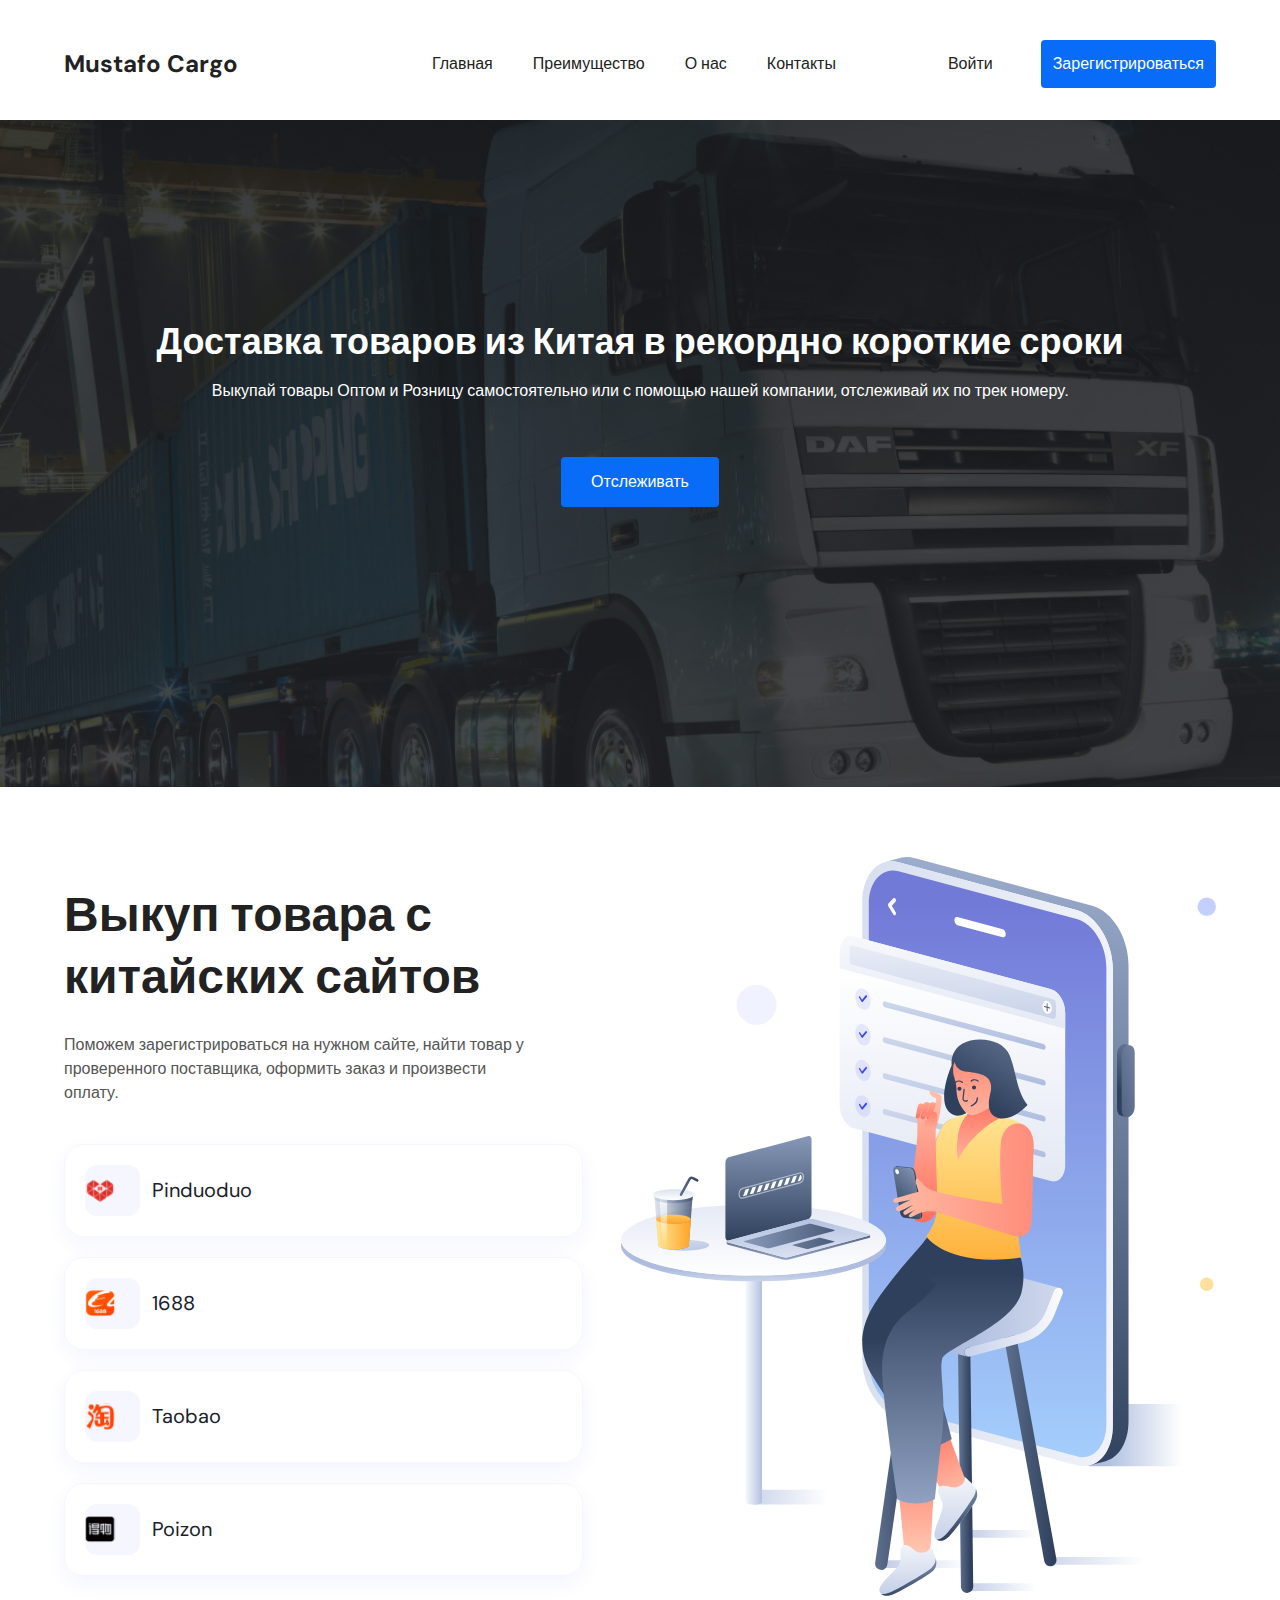
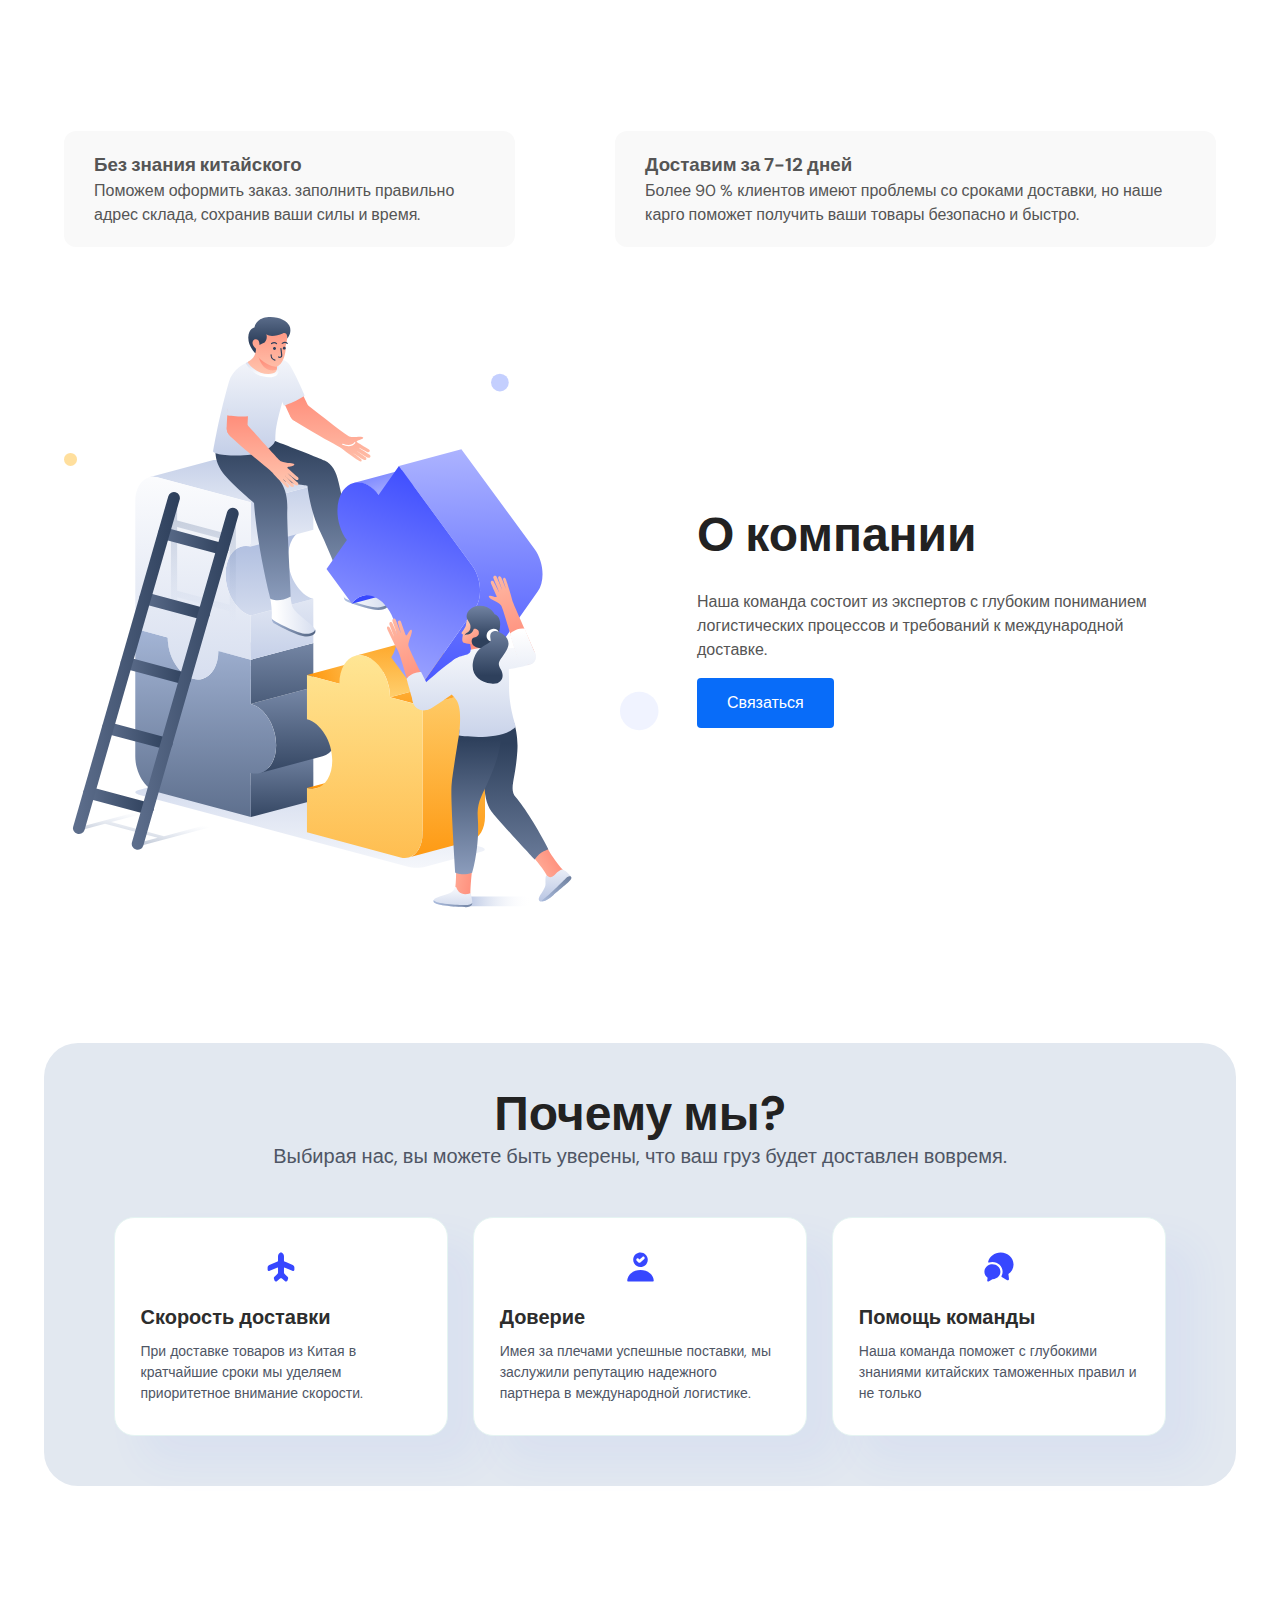
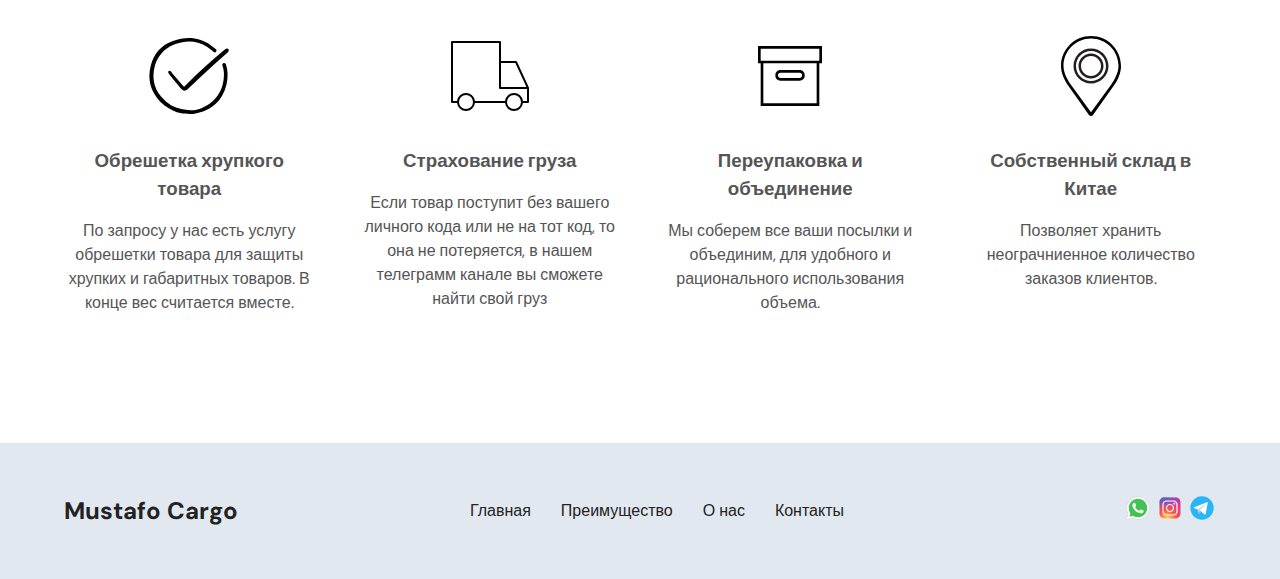
==== index.html @ 5482f517 "first" ====
<!DOCTYPE html>
<html lang="en">
<head>
    <meta charset="UTF-8">
    <title>Mustafo Cargo</title>
    <link rel="stylesheet" href="css/styles.css">
</head>
<body>
    <header class="header">
        <div class="container">
            <div class="burger-menu">
                <button class="burger-btn" id="burger-btn">
                    <svg xmlns="http://www.w3.org/2000/svg" width="30px" height="30px" viewBox="0 0 512 512">
                        <path d="M0 96C0 78.3 14.3 64 32 64H416c17.7 0 32 14.3 32 32s-14.3 32-32 32H32C14.3 128 0 113.7 0 96zM64 256c0-17.7 14.3-32 32-32H480c17.7 0 32 14.3 32 32s-14.3 32-32 32H96c-17.7 0-32-14.3-32-32zM448 416c0 17.7-14.3 32-32 32H32c-17.7 0-32-14.3-32-32s14.3-32 32-32H416c17.7 0 32 14.3 32 32z"/>
                    </svg>
                </button>
                <nav class="menu" id="menu">
                    <ul>
                        <li><a href="./index.html">Главная</a></li>
                        <li><a href="#">Преимущества</a></li>
                        <li><a href="#">О нас</a></li>
                        <li><a href="tel:+996701090133">Контакты</a></li>
                    </ul>
                </nav>
            </div>
            <a class="header-logo" href="./index.html">Mustafo Cargo</a>

            <nav class="site-nav">
                <ul class="site-nav__list">
                    <li class="site-nav__item">
                        <a class="site-nav__link" href="./index.html">
                            Главная
                        </a>
                    </li>
                    <li class="site-nav__item">
                        <a class="site-nav__link" href="#">
                            Преимущество
                        </a>
                    </li>
                    <li class="site-nav__item">
                        <a class="site-nav__link" href="#">
                            О нас
                        </a>
                    </li>
                    <li class="site-nav__item">
                        <a class="site-nav__link" href="tel:+996701090133">
                            Контакты
                        </a>
                    </li>
                </ul>
            </nav>
            <a class="site-nav__link signin" href="./html/voyti.html">Войти</a>
            <a class="btn header-btn" href="./html/registration.html">Зарегистрироваться</a>
        </div>
    </header>



    <main class="main">

        <!--        hero section-->
        <section class="hero">
            <div class="container">
                <h1 class="hero-title">Доставка товаров из Китая в рекордно короткие сроки</h1>
                <p class="hero-text">Выкупай товары Оптом и Розницу самостоятельно или с помощью нашей компании, отслеживай их по трек номеру.</p>
                <a class="btn hero__btn" href="">Отслеживать</a>
            </div>
        </section>
        <!--        hero section end-->

        <!--        Китайские сайты-->
        <section class="course">
            <div class="container">
                <div class="course_left">
                    <h2 class="title course_title">Выкуп товара с китайских сайтов</h2>
                    <p class="course_text">Поможем зарегистрироваться на нужном сайте, найти товар у проверенного поставщика, оформить заказ и произвести оплату.</p>
                    <ul class="course_left_list">
                        <li class="course_left_item">
                            <div class="course_left_item-bg-color">
                                <div><img src="img/pinduoduo-1.svg" alt=""></div>
                            </div>
                            <p class="course_left_item_text">Pinduoduo</p>
                        </li>
                        <li class="course_left_item">
                            <div class="course_left_item-bg-color">
                                <div><img src="img/1686-2.svg" alt=""></div>
                            </div>
                            <p class="course_left_item_text">1688</p>
                        </li>
                        <li class="course_left_item">
                            <div class="course_left_item-bg-color">
                                <div><img src="img/taobao-3.svg" alt=""></div>
                            </div>
                            <p class="course_left_item_text">Taobao</p>
                        </li>
                        <li class="course_left_item">
                            <div class="course_left_item-bg-color">
                                <div><img src="img/poizon.svg" alt="" ></div>
                            </div>
                            <p class="course_left_item_text">Poizon</p>
                        </li>
                    </ul>
                </div>
                <div class="course_right">
                    <img class="course_right_img" src="img/карго.svg" alt="" width="400" height="400">
                </div>
            </div>
        </section>
        <!--        Китайские сайты end-->

<!--        доставка-->
        <section class="dostavka">
            <div class="container">
                <ul class="dostavka_list">
                    <li class="dostavka_item">
                        <div class="dostavka_item_div">
<!--                            <div class="dostavka_item_bg">-->
<!--                                <svg>-->
<!--                                    <path d="M35.0779 4.33331H16.9212C9.03455 4.33331 4.33289 9.03498 4.33289 16.9216V35.0783C4.33289 42.965 9.03455 47.6666 16.9212 47.6666H35.0779C42.9646 47.6666 47.6662 42.965 47.6662 35.0783V16.9216C47.6662 9.03498 42.9646 4.33331 35.0779 4.33331ZM21.6012 32.2833L16.7262 37.1583C16.4012 37.4833 15.9896 37.635 15.5779 37.635C15.1662 37.635 14.7329 37.4833 14.4296 37.1583L12.8046 35.5333C12.1546 34.905 12.1546 33.865 12.8046 33.2366C13.4329 32.6083 14.4512 32.6083 15.1012 33.2366L15.5779 33.7133L19.3046 29.9866C19.9329 29.3583 20.9512 29.3583 21.6012 29.9866C22.2296 30.615 22.2296 31.655 21.6012 32.2833ZM21.6012 17.1166L16.7262 21.9916C16.4012 22.3166 15.9896 22.4683 15.5779 22.4683C15.1662 22.4683 14.7329 22.3166 14.4296 21.9916L12.8046 20.3666C12.1546 19.7383 12.1546 18.6983 12.8046 18.07C13.4329 17.4416 14.4512 17.4416 15.1012 18.07L15.5779 18.5466L19.3046 14.82C19.9329 14.1916 20.9512 14.1916 21.6012 14.82C22.2296 15.4483 22.2296 16.4883 21.6012 17.1166ZM38.0462 36.01H26.6712C25.7829 36.01 25.0462 35.2733 25.0462 34.385C25.0462 33.4966 25.7829 32.76 26.6712 32.76H38.0462C38.9562 32.76 39.6712 33.4966 39.6712 34.385C39.6712 35.2733 38.9562 36.01 38.0462 36.01ZM38.0462 20.8433H26.6712C25.7829 20.8433 25.0462 20.1066 25.0462 19.2183C25.0462 18.33 25.7829 17.5933 26.6712 17.5933H38.0462C38.9562 17.5933 39.6712 18.33 39.6712 19.2183C39.6712 20.1066 38.9562 20.8433 38.0462 20.8433Z" fill="white"></path>-->
<!--                                </svg>-->
<!--                            </div>-->
                            <div class="dostavka_text">
                                <h3 class="dostavka_subtitle">Без знания китайского</h3>
                                <p class="dostavka_p">Поможем оформить заказ. заполнить правильно адрес склада, сохранив ваши силы и время.</p>
                            </div>
                        </div>
                    </li>
                    <li class="dostavka_item">
<!--                        <div class="dostavka_item_bg">-->
<!--                            <svg>-->

<!--                            </svg>-->
<!--                        </div>-->
                        <div class="">
                            <h3 class="dostavka_subtitle">Доставим за 7-12 дней</h3>
                            <p class="dostavka_text">Более 90 % клиентов имеют проблемы со сроками доставки, но наше карго поможет получить ваши товары безопасно и быстро.</p>
                        </div>
                    </li>
                </ul>
            </div>
        </section>
<!--        доставка end-->

        <!--        Китайские сайты-->
        <section class="about_us">
            <div class="container">
                <div class="about_us_left">
                    <img class="about_us_left_img" src="img/svg/about-company.svg" alt="" width="503" height="500">
                </div>

                <div class="about_us_right">
                    <h2 class="title about_us_title">О компании</h2>
                    <p class="about_us_text">Наша команда состоит из экспертов с глубоким пониманием логистических процессов и требований к международной доставке.</p>
                    <a class="btn hero__btn" href="tel:+996701090133">Связаться</a>
                </div>
            </div>
        </section>
        <!--        Китайские сайты end-->


<!--        почему мы-->
        <section class="why_us">
            <div class="container">
                <h2 class="title why_us_title">Почему мы?</h2>
                <p class="why_us_text">Выбирая нас, вы можете быть уверены, что ваш груз будет доставлен вовремя.</p>
                <ul class="why_us_list">
                    <li class="why_us_item">
                        <a href="#">
                            <svg width="36" height="36" viewBox="0 0 36 36" fill="none" xmlns="http://www.w3.org/2000/svg"><path d="M29.7396 16.002L22.9291 13.0708L21.4125 12.4291C21.1792 12.3124 20.975 12.0062 20.975 11.7437V7.28119C20.975 5.88119 19.9396 4.21869 18.6854 3.57703C18.2479 3.35828 17.7229 3.35828 17.2854 3.57703C16.0458 4.21869 15.0104 5.89578 15.0104 7.29578V11.7583C15.0104 12.0208 14.8062 12.327 14.5729 12.4437L6.2604 16.0166C5.34165 16.3958 4.5979 17.5479 4.5979 18.5395V20.4645C4.5979 21.7041 5.53123 22.3166 6.68332 21.8208L13.9896 18.6708C14.5583 18.4229 15.025 18.7291 15.025 19.3562V20.9749V23.5999C15.025 23.9354 14.8354 24.4166 14.6021 24.6499L11.2187 28.0479C10.8687 28.3979 10.7083 29.0833 10.8687 29.5791L11.525 31.5624C11.7875 32.4229 12.7646 32.8312 13.5667 32.4229L17.0375 29.5062C17.5625 29.0541 18.4229 29.0541 18.9479 29.5062L22.4187 32.4229C23.2208 32.8166 24.1979 32.4229 24.4896 31.5624L25.1458 29.5791C25.3062 29.0979 25.1458 28.3979 24.7958 28.0479L21.4125 24.6499C21.1646 24.4166 20.975 23.9354 20.975 23.5999V19.3562C20.975 18.7291 21.4271 18.4374 22.0104 18.6708L29.3167 21.8208C30.4687 22.3166 31.4021 21.7041 31.4021 20.4645V18.5395C31.4021 17.5479 30.6583 16.3958 29.7396 16.002Z" fill="#3747FF"></path></svg>
                            <path d="M29.7396 16.002L22.9291 13.0708L21.4125 12.4291C21.1792 12.3124 20.975 12.0062 20.975 11.7437V7.28119C20.975 5.88119 19.9396 4.21869 18.6854 3.57703C18.2479 3.35828 17.7229 3.35828 17.2854 3.57703C16.0458 4.21869 15.0104 5.89578 15.0104 7.29578V11.7583C15.0104 12.0208 14.8062 12.327 14.5729 12.4437L6.2604 16.0166C5.34165 16.3958 4.5979 17.5479 4.5979 18.5395V20.4645C4.5979 21.7041 5.53123 22.3166 6.68332 21.8208L13.9896 18.6708C14.5583 18.4229 15.025 18.7291 15.025 19.3562V20.9749V23.5999C15.025 23.9354 14.8354 24.4166 14.6021 24.6499L11.2187 28.0479C10.8687 28.3979 10.7083 29.0833 10.8687 29.5791L11.525 31.5624C11.7875 32.4229 12.7646 32.8312 13.5667 32.4229L17.0375 29.5062C17.5625 29.0541 18.4229 29.0541 18.9479 29.5062L22.4187 32.4229C23.2208 32.8166 24.1979 32.4229 24.4896 31.5624L25.1458 29.5791C25.3062 29.0979 25.1458 28.3979 24.7958 28.0479L21.4125 24.6499C21.1646 24.4166 20.975 23.9354 20.975 23.5999V19.3562C20.975 18.7291 21.4271 18.4374 22.0104 18.6708L29.3167 21.8208C30.4687 22.3166 31.4021 21.7041 31.4021 20.4645V18.5395C31.4021 17.5479 30.6583 16.3958 29.7396 16.002Z" fill="#3747FF"></path>
                        </a>
                        <h3>Скорость доставки</h3>
                        <p>При доставке товаров из Китая в кратчайшие сроки мы уделяем приоритетное внимание скорости.</p>
                    </li>
                    <li class="why_us_item">
                        <a href="#">
                            <svg width="36" height="36" viewBox="0 0 36 36" fill="none" xmlns="http://www.w3.org/2000/svg"><path d="M18.4872 20.9166C11.181 20.9166 5.23096 25.8166 5.23096 31.8541C5.23096 32.2625 5.55179 32.5833 5.96012 32.5833H31.0143C31.4226 32.5833 31.7435 32.2625 31.7435 31.8541C31.7435 25.8166 25.7935 20.9166 18.4872 20.9166Z" fill="#3747FF"></path><path d="M18.4872 3.41663C16.7664 3.41663 15.1914 4.01454 13.9372 5.02079C12.2601 6.34788 11.1956 8.40413 11.1956 10.7083C11.1956 12.0791 11.5747 13.3625 12.2601 14.4562C13.5143 16.5708 15.8185 18 18.4872 18C20.3247 18 22.0018 17.3291 23.2851 16.177C23.8539 15.6958 24.3497 15.1125 24.7289 14.4562C25.3997 13.3625 25.7789 12.0791 25.7789 10.7083C25.7789 6.68329 22.5122 3.41663 18.4872 3.41663ZM22.2643 9.92079L18.3706 13.5083C18.1081 13.7562 17.7726 13.8729 17.4372 13.8729C17.0872 13.8729 16.7372 13.7416 16.4747 13.4791L14.681 11.6708C14.1414 11.1312 14.1414 10.2708 14.681 9.73121C15.2206 9.19163 16.081 9.19163 16.6206 9.73121L17.481 10.5916L20.4122 7.89371C20.9664 7.38329 21.8268 7.41246 22.3372 7.96663C22.8476 8.53538 22.8185 9.41038 22.2643 9.92079Z" fill="#3747FF"></path></svg>
                        </a>
                        <h3>Доверие</h3>
                        <p>Имея за плечами успешные поставки, мы заслужили репутацию надежного партнера в международной логистике.</p>
                    </li>
                    <li class="why_us_item">
                        <a href="#">
                            <svg width="36" height="36" viewBox="0 0 36 36" fill="none" xmlns="http://www.w3.org/2000/svg"><path d="M27.4098 25.0437L27.9786 29.652C28.1244 30.8625 26.8265 31.7083 25.7911 31.0812L20.7452 28.077C20.3952 27.8729 20.3077 27.4354 20.4973 27.0854C21.2265 25.7437 21.6202 24.227 21.6202 22.7104C21.6202 17.3729 17.0411 13.027 11.4119 13.027C10.2598 13.027 9.13689 13.202 8.08689 13.552C7.54731 13.727 7.02231 13.2312 7.15356 12.677C8.48064 7.36871 13.5848 3.41663 19.6806 3.41663C26.7973 3.41663 32.5577 8.79788 32.5577 15.4333C32.5577 19.3708 30.5306 22.8562 27.4098 25.0437Z" fill="#3747FF"></path><path d="M19.4327 22.7104C19.4327 24.4458 18.7911 26.05 17.7119 27.3188C16.2681 29.0688 13.9786 30.1917 11.4119 30.1917L7.60564 32.4521C6.96397 32.8458 6.1473 32.3063 6.2348 31.5625L6.59939 28.6896C4.64522 27.3333 3.39105 25.1604 3.39105 22.7104C3.39105 20.1438 4.76189 17.8833 6.86189 16.5417C8.1598 15.6958 9.72022 15.2146 11.4119 15.2146C15.8452 15.2146 19.4327 18.5688 19.4327 22.7104Z" fill="#3747FF"></path></svg>
                        </a>
                        <h3>Помощь команды</h3>
                        <p>Наша команда поможет с глубокими знаниями китайских таможенных правил и не только</p>
                    </li>
                </ul>
            </div>
        </section>
<!--        почему мы end-->

<!--        Собственный склад в Китае-->
        <section class="how_it_work">
            <div class="container">
                <ul class="how_it_work_list">
                    <li class="how_it_work_item">
                        <img src="img/svg/tick.svg" alt="" width="80" height="80">
                        <h3 class="card-title">Обрешетка хрупкого товара</h3>
                        <p class="card-text">По запросу у нас есть услугу обрешетки товара для защиты хрупких и габаритных товаров. В конце вес считается вместе.</p>
                    </li>
                    <li class="how_it_work_item">
                        <img src="img/svg/car.svg" alt="" width="80" height="80">
                        <h3 class="card-title">Страхование груза</h3>
                        <p class="card-text">Если товар поступит без вашего личного кода или не на тот код, то она не потеряется, в нашем телеграмм канале вы сможете найти свой груз</p>
                    </li>
                    <li class="how_it_work_item">
                        <img src="img/svg/box.svg" alt="" width="80" height="80">
                        <h3 class="card-title">Переупаковка и объединение</h3>
                        <p class="card-text">Мы соберем все ваши посылки и объединим, для удобного и рационального использования объема.</p>
                    </li>
                    <li class="how_it_work_item">
                        <img src="img/svg/location.svg" alt="" width="80" height="80">
                        <h3 class="card-title">Собственный склад в Китае</h3>
                        <p class="card-text">Позволяет хранить неограчниенное количество заказов клиентов.</p>
                    </li>
                </ul>
            </div>
        </section>
<!--        Собственный склад в Китае end-->

    </main>



    <footer class="footer">
        <div class="container">
            <a class="footer-logo" href="./index.html">Mustafo Cargo</a>

            <nav class="footer_nav">
                <ul class="footer_nav__list">
                    <li class="footer_nav__item">
                        <a class="footer_nav__link" href="./index.html">
                            Главная
                        </a>
                    </li>
                    <li class="footer_nav__item">
                        <a class="footer_nav__link" href="#">
                            Преимущество
                        </a>
                    </li>
                    <li class="footer_nav__item">
                        <a class="footer_nav__link" href="#">
                            О нас
                        </a>
                    </li>
                    <li class="footer_nav__item">
                        <a class="footer_nav__link" href="#">
                            Контакты
                        </a>
                    </li>
                </ul>
            </nav>
            <div class="footer_a">
                <a href="tel:+996701090133">
                    <svg xmlns="http://www.w3.org/2000/svg"  viewBox="0 0 48 48" width="28px" height="28px" clip-rule="evenodd">
                    <path fill="#fff" d="M4.868,43.303l2.694-9.835C5.9,30.59,5.026,27.324,5.027,23.979C5.032,13.514,13.548,5,24.014,5c5.079,0.002,9.845,1.979,13.43,5.566c3.584,3.588,5.558,8.356,5.556,13.428c-0.004,10.465-8.522,18.98-18.986,18.98c-0.001,0,0,0,0,0h-0.008c-3.177-0.001-6.3-0.798-9.073-2.311L4.868,43.303z"/>
                    <path fill="#fff" d="M4.868,43.803c-0.132,0-0.26-0.052-0.355-0.148c-0.125-0.127-0.174-0.312-0.127-0.483l2.639-9.636c-1.636-2.906-2.499-6.206-2.497-9.556C4.532,13.238,13.273,4.5,24.014,4.5c5.21,0.002,10.105,2.031,13.784,5.713c3.679,3.683,5.704,8.577,5.702,13.781c-0.004,10.741-8.746,19.48-19.486,19.48c-3.189-0.001-6.344-0.788-9.144-2.277l-9.875,2.589C4.953,43.798,4.911,43.803,4.868,43.803z"/>
                    <path fill="#cfd8dc" d="M24.014,5c5.079,0.002,9.845,1.979,13.43,5.566c3.584,3.588,5.558,8.356,5.556,13.428c-0.004,10.465-8.522,18.98-18.986,18.98h-0.008c-3.177-0.001-6.3-0.798-9.073-2.311L4.868,43.303l2.694-9.835C5.9,30.59,5.026,27.324,5.027,23.979C5.032,13.514,13.548,5,24.014,5 M24.014,42.974C24.014,42.974,24.014,42.974,24.014,42.974C24.014,42.974,24.014,42.974,24.014,42.974 M24.014,42.974C24.014,42.974,24.014,42.974,24.014,42.974C24.014,42.974,24.014,42.974,24.014,42.974 M24.014,4C24.014,4,24.014,4,24.014,4C12.998,4,4.032,12.962,4.027,23.979c-0.001,3.367,0.849,6.685,2.461,9.622l-2.585,9.439c-0.094,0.345,0.002,0.713,0.254,0.967c0.19,0.192,0.447,0.297,0.711,0.297c0.085,0,0.17-0.011,0.254-0.033l9.687-2.54c2.828,1.468,5.998,2.243,9.197,2.244c11.024,0,19.99-8.963,19.995-19.98c0.002-5.339-2.075-10.359-5.848-14.135C34.378,6.083,29.357,4.002,24.014,4L24.014,4z"/>
                    <path fill="#40c351" d="M35.176,12.832c-2.98-2.982-6.941-4.625-11.157-4.626c-8.704,0-15.783,7.076-15.787,15.774c-0.001,2.981,0.833,5.883,2.413,8.396l0.376,0.597l-1.595,5.821l5.973-1.566l0.577,0.342c2.422,1.438,5.2,2.198,8.032,2.199h0.006c8.698,0,15.777-7.077,15.78-15.776C39.795,19.778,38.156,15.814,35.176,12.832z"/>
                    <path fill="#fff" fill-rule="evenodd" d="M19.268,16.045c-0.355-0.79-0.729-0.806-1.068-0.82c-0.277-0.012-0.593-0.011-0.909-0.011c-0.316,0-0.83,0.119-1.265,0.594c-0.435,0.475-1.661,1.622-1.661,3.956c0,2.334,1.7,4.59,1.937,4.906c0.237,0.316,3.282,5.259,8.104,7.161c4.007,1.58,4.823,1.266,5.693,1.187c0.87-0.079,2.807-1.147,3.202-2.255c0.395-1.108,0.395-2.057,0.277-2.255c-0.119-0.198-0.435-0.316-0.909-0.554s-2.807-1.385-3.242-1.543c-0.435-0.158-0.751-0.237-1.068,0.238c-0.316,0.474-1.225,1.543-1.502,1.859c-0.277,0.317-0.554,0.357-1.028,0.119c-0.474-0.238-2.002-0.738-3.815-2.354c-1.41-1.257-2.362-2.81-2.639-3.285c-0.277-0.474-0.03-0.731,0.208-0.968c0.213-0.213,0.474-0.554,0.712-0.831c0.237-0.277,0.316-0.475,0.474-0.791c0.158-0.317,0.079-0.594-0.04-0.831C20.612,19.329,19.69,16.983,19.268,16.045z" clip-rule="evenodd"/></svg>
                </a>
                <a href="https://www.instagram.com/mustafa_kargo?utm_source=ig_web_button_share_sheet&igsh=ZDNlZDc0MzIxNw==">
                    <svg xmlns="http://www.w3.org/2000/svg"  viewBox="0 0 48 48" width="28px" height="28px">
                    <radialGradient id="yOrnnhliCrdS2gy~4tD8ma" cx="19.38" cy="42.035" r="44.899" gradientUnits="userSpaceOnUse">
                    <stop offset="0" stop-color="#fd5"/><stop offset=".328" stop-color="#ff543f"/><stop offset=".348" stop-color="#fc5245"/>
                    <stop offset=".504" stop-color="#e64771"/><stop offset=".643" stop-color="#d53e91"/><stop offset=".761" stop-color="#cc39a4"/>
                    <stop offset=".841" stop-color="#c837ab"/></radialGradient>
                    <path fill="url(#yOrnnhliCrdS2gy~4tD8ma)" d="M34.017,41.99l-20,0.019c-4.4,0.004-8.003-3.592-8.008-7.992l-0.019-20	c-0.004-4.4,3.592-8.003,7.992-8.008l20-0.019c4.4-0.004,8.003,3.592,8.008,7.992l0.019,20	C42.014,38.383,38.417,41.986,34.017,41.99z"/>
                    <radialGradient id="yOrnnhliCrdS2gy~4tD8mb" cx="11.786" cy="5.54" r="29.813" gradientTransform="matrix(1 0 0 .6663 0 1.849)" gradientUnits="userSpaceOnUse">
                    <stop offset="0" stop-color="#4168c9"/><stop offset=".999" stop-color="#4168c9" stop-opacity="0"/>
                    </radialGradient><path fill="url(#yOrnnhliCrdS2gy~4tD8mb)" d="M34.017,41.99l-20,0.019c-4.4,0.004-8.003-3.592-8.008-7.992l-0.019-20	c-0.004-4.4,3.592-8.003,7.992-8.008l20-0.019c4.4-0.004,8.003,3.592,8.008,7.992l0.019,20	C42.014,38.383,38.417,41.986,34.017,41.99z"/>
                    <path fill="#fff" d="M24,31c-3.859,0-7-3.14-7-7s3.141-7,7-7s7,3.14,7,7S27.859,31,24,31z M24,19c-2.757,0-5,2.243-5,5	s2.243,5,5,5s5-2.243,5-5S26.757,19,24,19z"/><circle cx="31.5" cy="16.5" r="1.5" fill="#fff"/>
                    <path fill="#fff" d="M30,37H18c-3.859,0-7-3.14-7-7V18c0-3.86,3.141-7,7-7h12c3.859,0,7,3.14,7,7v12	C37,33.86,33.859,37,30,37z M18,13c-2.757,0-5,2.243-5,5v12c0,2.757,2.243,5,5,5h12c2.757,0,5-2.243,5-5V18c0-2.757-2.243-5-5-5H18z"/></svg>
                </a>
                <a href="">
                    <svg xmlns="http://www.w3.org/2000/svg"  viewBox="0 0 48 48" width="28px" height="28px">
                    <path fill="#29b6f6" d="M24 4A20 20 0 1 0 24 44A20 20 0 1 0 24 4Z"/>
                    <path fill="#fff" d="M33.95,15l-3.746,19.126c0,0-0.161,0.874-1.245,0.874c-0.576,0-0.873-0.274-0.873-0.274l-8.114-6.733 l-3.97-2.001l-5.095-1.355c0,0-0.907-0.262-0.907-1.012c0-0.625,0.933-0.923,0.933-0.923l21.316-8.468 c-0.001-0.001,0.651-0.235,1.126-0.234C33.667,14,34,14.125,34,14.5C34,14.75,33.95,15,33.95,15z"/>
                    <path fill="#b0bec5" d="M23,30.505l-3.426,3.374c0,0-0.149,0.115-0.348,0.12c-0.069,0.002-0.143-0.009-0.219-0.043 l0.964-5.965L23,30.505z"/>
                    <path fill="#cfd8dc" d="M29.897,18.196c-0.169-0.22-0.481-0.26-0.701-0.093L16,26c0,0,2.106,5.892,2.427,6.912 c0.322,1.021,0.58,1.045,0.58,1.045l0.964-5.965l9.832-9.096C30.023,18.729,30.064,18.416,29.897,18.196z"/></svg>
                </a>
            </div>
        </div>
    </footer>

    <script src="app.js"></script>
</body>
</html>
---- css/styles.css ----
@font-face {
    font-display: swap;
    font-family: 'DM Sans';
    font-style: normal;
    font-weight: 400;
    src: url('../fonts/dm-sans-v15-latin-regular.woff2') format('woff2');
}
@font-face {
    font-display: swap;
    font-family: 'DM Sans';
    font-style: normal;
    font-weight: 700;
    src: url('../fonts/dm-sans-v15-latin-700.woff2') format('woff2');
}

:root {
    --primary-color: #086cf9;
    --white-color: #fff;
    --black-2-color: #222;
    --black-5-color: #555;
    --why-us_border-color: #e2e8f0;

    /*bg-color*/
    --white-bg-color: #fff;

    /*fonts*/
    --site-font: "DM Sans", "Arial", sans-serif;
}

*,
*::after,
*::before {
    box-sizing: border-box;
    margin: 0;
    padding: 0;
}
html {
    height: 100%;
    font-size: 10px;
}
body {
    height: 100%;
    display: flex;
    flex-direction: column;
    background-color: var(--white-bg-color);

    font-family: var(--site-font);
    font-size: 1.6rem;
    line-height: 1.5;
    font-weight: 400;
    color: var(--black-5-color);
}
main {
    flex-grow: 1;
}
ul, ol {
    list-style: none;
}
a {
    text-decoration: none;
}
button {
    border: none;
    cursor: pointer;
    font-family: inherit;
}
input {
    font-family: inherit;
    border: none;
    outline: none;
}
.btn {
    font-weight: 500;
    color: var(--white-color);
    border-radius: 0.4rem;
    background-color: var(--primary-color);
    display: block;
    transition: transform 0.3s ease;
}
.btn:hover {
    transform: scale(1.05);
}
.hidden {
    display: none;
}
.title {
    font-size: 4.8rem;
    font-weight: 700;
    color: var(--black-2-color);
    line-height: 1.3;
}

/*header sections stile*/

.header {
    padding-top: 40px;
    padding-bottom: 3.2rem;
}
.header .container {
    display: flex;
    justify-content: center;
    align-items: center;
}
.container {
    width: 100%;
    max-width: 1192px;
    padding-left: 20px;
    padding-right: 20px;
    margin-left: auto;
    margin-right: auto;
}
.header-logo {
    font-weight: 700;
    font-size: 2.4rem;
    color: var(--black-2-color);
    margin-right: auto;
}
/*.header-logo:hover {*/
/*    color: var(--primary-color);*/
/*}*/
.site-nav {
    margin-right: 11.2rem;
}
.site-nav__list {
    display: flex;
    align-items: center;
    gap: 4rem;
}
.site-nav__link {
    color: var(--black-2-color);
    display: flex;
    align-items: center;
    gap: 0.6rem;
}
.site-nav__link:hover {
    color: var(--primary-color);
}
.site-nav__link:hover svg path {
    stroke: var(--primary-color);
}
.signin {
    margin-right: 4.8rem;
    text-transform: capitalize;
}
.header-btn {
    padding: 1.2rem;
    text-transform: capitalize;
}
/*burger*/
.burger-btn {
    margin-right: 2rem;
    background: #fff;
    display: none;
}
.menu {
    display: none; /* Скрыть меню по умолчанию */
    position: absolute;
    top: 100px; /* Расположить меню ниже кнопки */
    left: 0;
    background: white;
    border: 1px solid #ccc;
    box-shadow: 0 4px 8px rgba(0,0,0,0.1);
}

.menu ul {
    list-style: none;
    padding: 0;
    margin: 0;
}

.menu li {
    padding: 10px 20px;
}

.menu li a {
    text-decoration: none;
    color: black;
}

.burger-btn {
    background: none;
    border: none;
    cursor: pointer;
}

.show-menu {
    display: block; /* Показать меню при активации класса */
}













/*hero section styles*/

.hero {
    background-image: linear-gradient( rgba(0, 0, 0, 0.4), rgba(0,0,0,0.3)), url("../img/fura.jpg");
    background-repeat: no-repeat;
    background-size: cover;
    background-position: center;

    padding-top: 19.9rem;
    padding-bottom: 28rem;
    color: var(--white-color);
    text-align: center;
}
.hero-title {
    font-size: 3.6rem;
    line-height: 1.28;
    margin-bottom: 1.4rem;
    font-weight: 700;
}
.hero-text {
    width: 100%;
    max-width: 867px;
    margin-bottom: 5.4rem;
    font-size: 16px;
    margin-left: auto;
    margin-right: auto;
}
.hero__btn {
    padding: 1.3rem 3rem;
    display: inline-flex;
}


/*course section stiles*/
.course {
    margin-top: 7rem;
    margin-bottom: 12.8rem;
}
.course .container{
    display: flex;
    align-items: center;
    gap: 3.8rem;
}
.course_left {
    width: 100%;
    max-width: 519px;
}
.course_title {
    margin-bottom: 2.4rem;
}
.course_text {
    width: 100%;
    max-width: 478px;
    margin-bottom: 1.6rem;
    font-weight: 400;
}
.course_right {
    background-repeat: no-repeat;
    width: 100%;
    max-width: 595px;
    position: relative;
}
.course_right_img {
    width: 100%;
    height: auto;
    border-radius: 1rem;
}

.course_left_list {
    display: grid;
    margin-top: 3.9rem;
    grid-gap: 2rem;
}
.course_left_item {
    display: flex;
    padding: 2rem;
    border-radius: 2rem;
    align-items: center;
    box-shadow: 0px 8px 21.8px #4655FF0F;
    border: 1px solid #3747FF0D;
    color: #1a202c;
}
.course_left_item-bg-color {
    width: 55px;
    height: 51px;
    border-radius: 1.2rem;
    display: flex;
    align-items: center;
    background-color: #3747FF0D;
    border-color: var(--why-us_border-color);
}
.course_left_item-bg-color img {
    max-width: 100%;
    height: auto;
    display: block;
}
.course_left_item_text {
    margin-left: 1.23rem;
    font-size: 2rem;
}

/* dostavka */
.dostavka {
    margin-top: 6rem;
}
.dostavka_list {
    display: flex;
    align-items: center;
    justify-content: center;
    gap: 10rem;
}
.dostavka_item {
    display: grid;
    padding: 2rem 3rem;
    border-radius: 1.2rem;
    border-color: var(--why-us_border-color);
    flex-direction: row;
    background-color: #f9f9f9;
}
.dostavka_item_div {
    display: flex;
}
/*.dostavka_item_bg {*/
/*    width: 112.31px;*/
/*    margin-right: 34.83px;*/
/*    border-radius: 20px;*/
/*    height: 100%;*/
/*    background: linear-gradient(249.2deg, #3747FF 2.96%, rgba(103, 115, 255, 0.8) 91.32%);*/
/*    align-items: center;*/
/*    border-color: #e2e8f0;*/

/*    border-width: 0;*/
/*    border-style: solid;*/
/*    box-sizing: border-box;*/
/*    word-wrap: break-word;*/
/*}*/
.dostavka_text {

}


/* about us */
.about_us {
    margin-top: 7rem;
    margin-bottom: 12.8rem;
}
.about_us .container{
    display: flex;
    align-items: center;
    gap: 3.8rem;
}
.about_us_title {
    margin-bottom: 2.4rem;
}
.about_us_text {
    width: 100%;
    max-width: 478px;
    margin-bottom: 1.6rem;
    font-weight: 400;
}
.about_us_left {
    background-repeat: no-repeat;
    width: 100%;
    max-width: 595px;
    position: relative;
}
.about_us_left_img {
    width: 100%;
    height: auto;
    border-radius: 1rem;
}
.about_us_right {
    width: 100%;
    max-width: 519px;
}






/* why us */
.why_us .container {
    background-color: var(--why-us_border-color);
    border-radius: 3.4rem;
    margin-top: 9rem;
}
.why_us_title {
    padding-top: 40px;
    text-align: center;
}
.why_us_text {
    font-size: 20px;
    color: #4F5665;
    font-weight: 400;
    line-height: 21px;
    text-align: center;
}
.why_us_list {
    display: grid;
    grid-gap: 25.5px;
    grid-template-columns: repeat(3, minmax(0, 1fr));
    padding: 5rem;
}
.why_us_item {
    background: #FFFFFF;
    border-radius: 20px;
    border: 0.85px solid #E5F4F2;
    box-shadow: 29.61px 25.17px 41.07px 0px #3366FF0D;
    padding-top: 31.5px;
    padding-bottom: 31.5px;
    padding-inline-start: 25.5px;
    padding-inline-end: 25.5px;
}
.why_us_item a {
    display: flex;
    align-items: center;
    justify-content: center;
}
.why_us_item h3 {
    font-size: 2rem;
    color: #2D2D2D;
    font-weight: 700;
    line-height: 25.3px;
    padding-bottom: 10px;
    padding-top: 20px;
}
.why_us_item p {
    font-size: 1.4rem;
    color: #4F5665;
    font-weight: 400;
    line-height: 21px;
}




/*how it work styles*/
.how_it_work {
    margin-top: 15rem;
    margin-bottom: 12.8rem;
    text-align: center;
}
.how_it_work_title {
    margin-bottom: 1.2rem;
}
.how_it_work_subtitle {
    width: 100%;
    max-width: 423px;
    margin-bottom: 4.8rem;
    margin-left: auto;
    margin-right: auto;
}
.how_it_work_list {
    display: grid;
    grid-template-columns: repeat(auto-fit, minmax(200px, 1fr));
    gap: 5rem;
}
.how_it_work_item img {
    width: 80px;
    height: 80px;
    margin-bottom: 2.4rem;
}
.how_it_work_item h3 {
    margin-bottom: 1.6rem;
}

/* footer */
.footer {
    background-color: var(--why-us_border-color);
}
.footer .container {
    display: flex;
    align-items: center;
    justify-content: space-between;
    margin-bottom: 50px;
    margin-top: 50px;
}
.footer_nav__list {
    display: flex;
    align-items: center;
    justify-content: center;
    margin-right: 280px;
    gap: 30px;
}
.footer_nav__item a {
    color: var(--black-2-color);
}

.footer_nav__item a:hover {
    color: var(--primary-color);
}
.footer-logo {
    font-weight: 700;
    font-size: 2.4rem;
    color: var(--black-2-color);
    margin-right: auto;
}


/*media queries*/
@media only screen and (max-width: 1200px) {

}


@media only screen and (max-width: 992px) {
    .site-nav {
        display: none;
    }
    .burger-btn {
        display: block;
    }
    /*hero sections*/
    .hero {
        padding-top: 16rem;
        padding-bottom: 24rem;
    }
    .hero-title {
        font-size: 4.6rem;
    }
    /*section course*/
    .course .container {
        flex-direction: column-reverse;
    }

    /*section about us*/
    .about_us .container {
        flex-direction: column;
    }
}




@media only screan and (max-width: 850px) {

}


@media (max-width: 767px) {
    .why_us .container {
        margin-top: 4rem;
        padding: 1rem;
    }
    .why_us_text {
        font-size: 16px;
        line-height: 18px;
        padding: 0 1rem;
    }
    .why_us_list {
        grid-template-columns: 1fr;
        grid-gap: 15px;
        padding: 2rem;
    }
    .why_us_item {
        padding-top: 20px;
        padding-bottom: 20px;
        padding-inline-start: 15px;
        padding-inline-end: 15px;
    }
    .why_us_item h3 {
        font-size: 1.8rem;
        line-height: 21px;
        padding-bottom: 6px;
        padding-top: 16px;
    }
    .why_us_item p {
        font-size: 1.3rem;
        line-height: 17px;
    }

    /*dostavka*/
    .dostavka {
        margin-top: 3rem;
    }
    .dostavka_list {
        flex-direction: column;
        gap: 2rem;
    }
    .dostavka_item {
        padding: 1.5rem;
        border-radius: 0.8rem;
    }
    .dostavka_subtitle {
        font-size: 1.8rem;
        margin-bottom: 0.5rem;
    }
    .dostavka_p, .dostavka_text {
        font-size: 1.4rem;
        line-height: 1.8rem;
    }
}



@media only screan and (max-width: 768px) {
    /* how it work */
    .how_it_work {
        margin-bottom: 6rem;
    }
    .how_it_work_title {
        margin-bottom: 1rem;
    }
    .how_it_work_subtitle {
        margin-bottom: 2rem;
    }
    .how_it_work_list {
        gap: 2rem;
    }
    .how_it_work_item img {
        width: 60px;
        height: 60px;
        margin-bottom: 1.6rem;
    }
    .how_it_work_item h3 {
        margin-bottom: 1.2rem;
    }

}



@media only screen and (max-width: 576px) {
    .header-logo {
        font-size: 1.9rem;
    }
    .signin {
        font-size: 1.3rem;
        margin-right: 1.3rem;
    }
    .header-btn {
        font-size: 1.3rem;
    }
    .hero {
        padding-top: 10rem;
        padding-bottom: 14rem;
    }
    .hero-title {
        font-size: 3.2rem;
    }
    .hero__btn {
        padding: 1rem 2rem;
    }
}
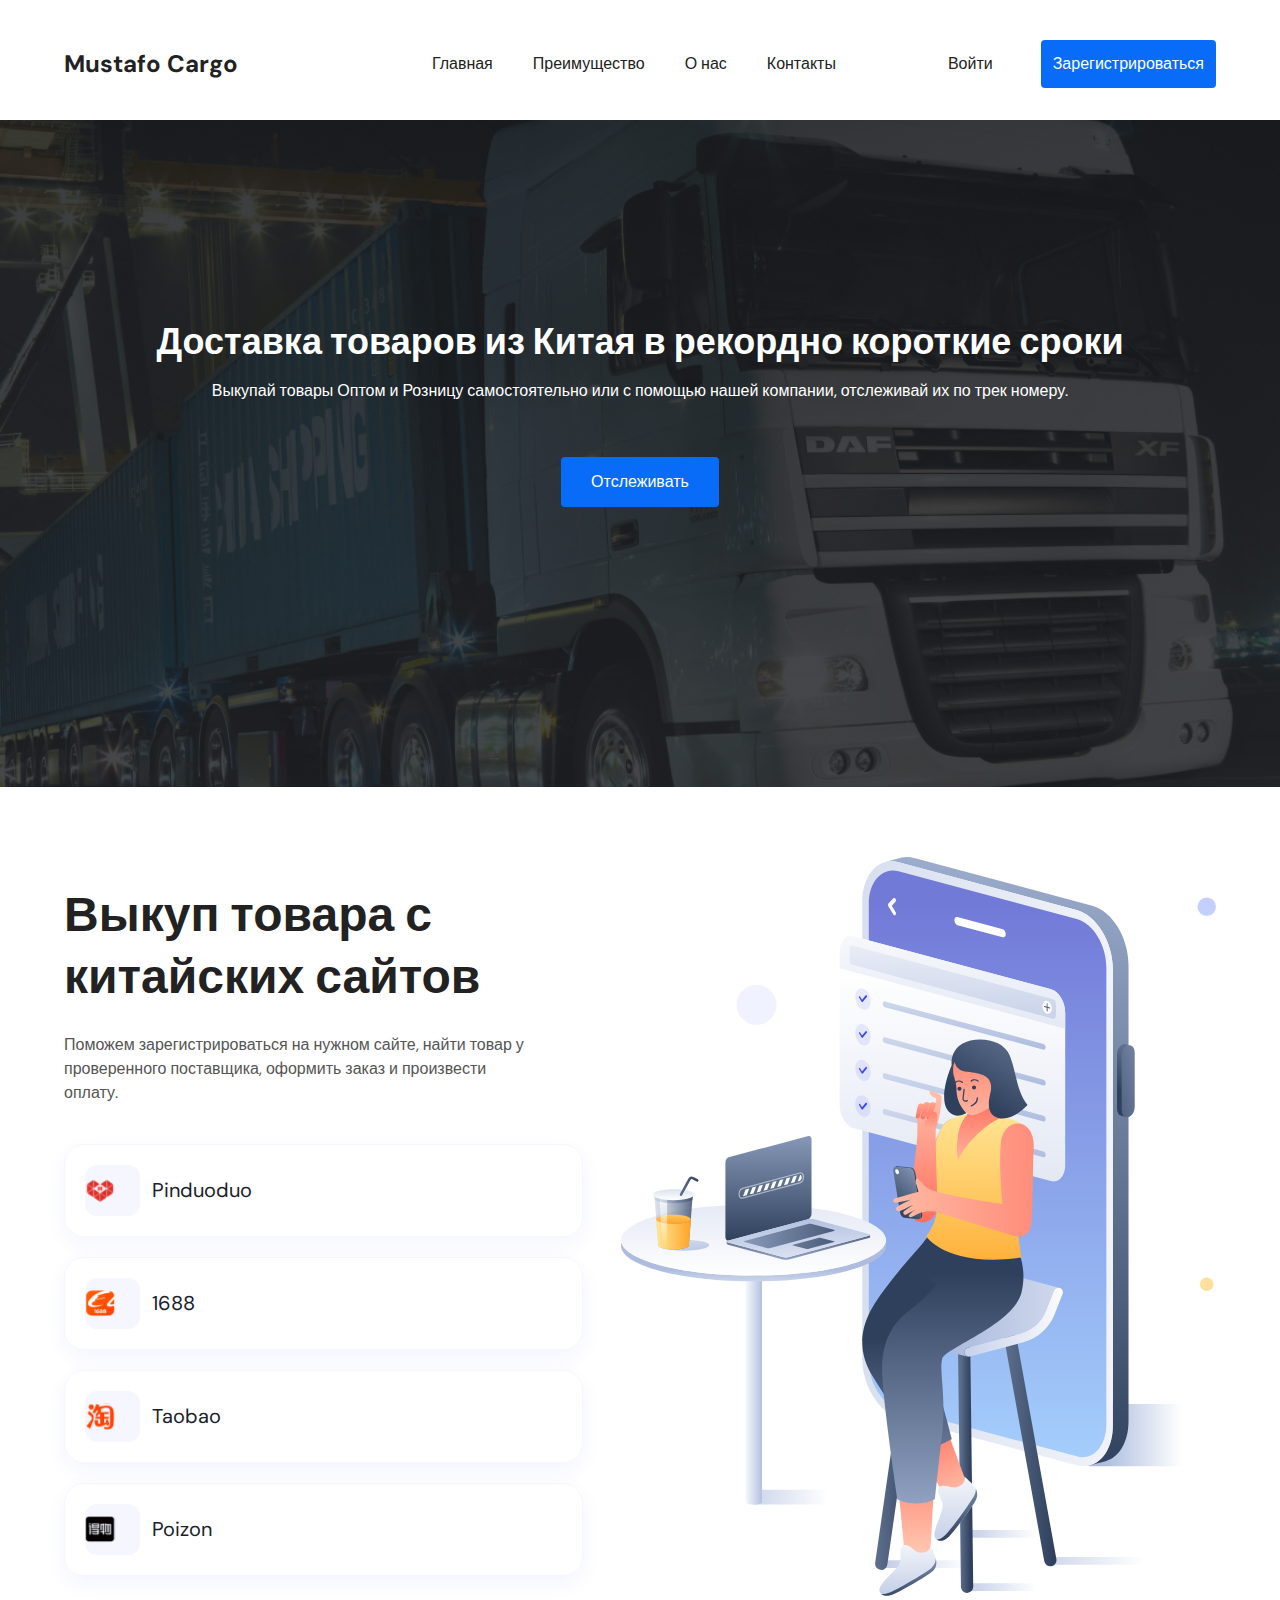
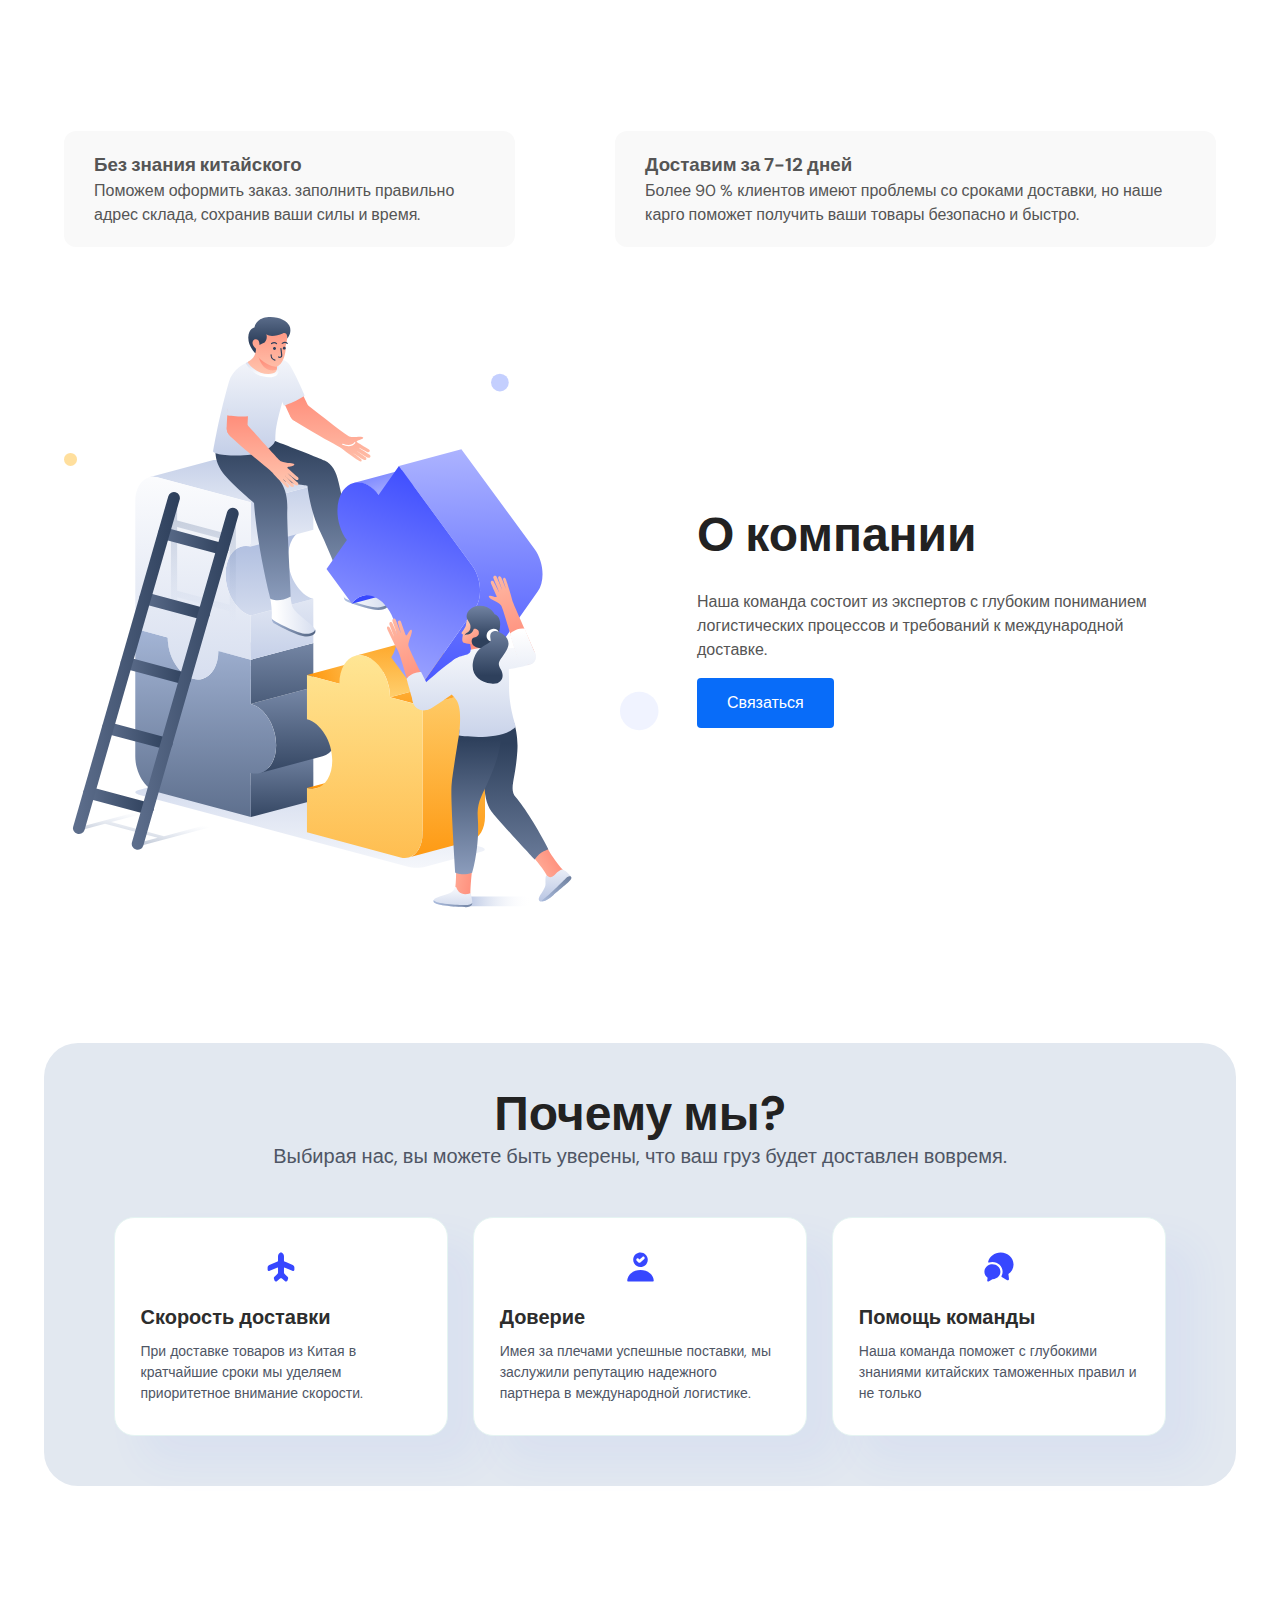
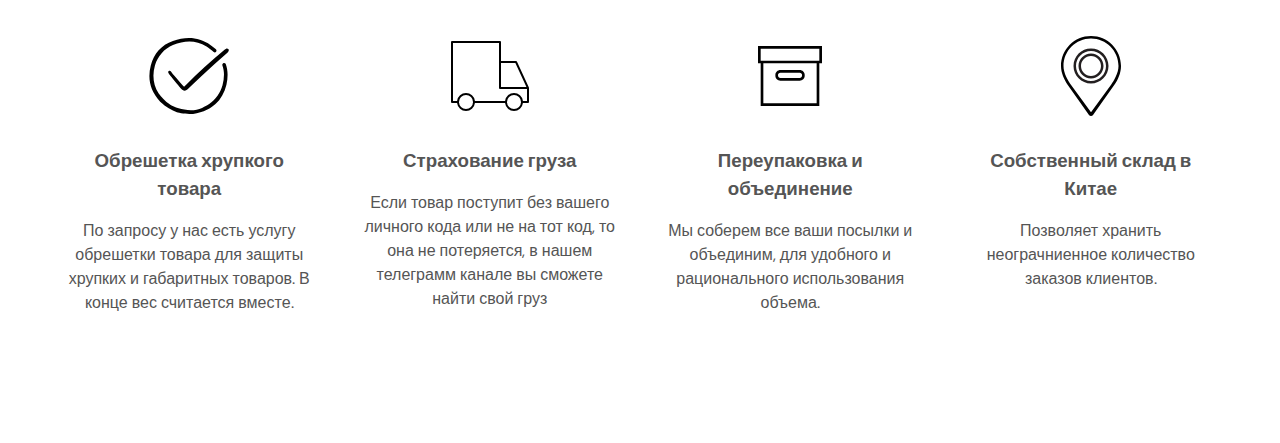
==== commit f8b38b00: "fix bug" ====
--- a/index.html
+++ b/index.html
@@ -224,66 +224,66 @@
 
 
 
-    <footer class="footer">
-        <div class="container">
-            <a class="footer-logo" href="./index.html">Mustafo Cargo</a>
-
-            <nav class="footer_nav">
-                <ul class="footer_nav__list">
-                    <li class="footer_nav__item">
-                        <a class="footer_nav__link" href="./index.html">
-                            Главная
-                        </a>
-                    </li>
-                    <li class="footer_nav__item">
-                        <a class="footer_nav__link" href="#">
-                            Преимущество
-                        </a>
-                    </li>
-                    <li class="footer_nav__item">
-                        <a class="footer_nav__link" href="#">
-                            О нас
-                        </a>
-                    </li>
-                    <li class="footer_nav__item">
-                        <a class="footer_nav__link" href="#">
-                            Контакты
-                        </a>
-                    </li>
-                </ul>
-            </nav>
-            <div class="footer_a">
-                <a href="tel:+996701090133">
-                    <svg xmlns="http://www.w3.org/2000/svg"  viewBox="0 0 48 48" width="28px" height="28px" clip-rule="evenodd">
-                    <path fill="#fff" d="M4.868,43.303l2.694-9.835C5.9,30.59,5.026,27.324,5.027,23.979C5.032,13.514,13.548,5,24.014,5c5.079,0.002,9.845,1.979,13.43,5.566c3.584,3.588,5.558,8.356,5.556,13.428c-0.004,10.465-8.522,18.98-18.986,18.98c-0.001,0,0,0,0,0h-0.008c-3.177-0.001-6.3-0.798-9.073-2.311L4.868,43.303z"/>
-                    <path fill="#fff" d="M4.868,43.803c-0.132,0-0.26-0.052-0.355-0.148c-0.125-0.127-0.174-0.312-0.127-0.483l2.639-9.636c-1.636-2.906-2.499-6.206-2.497-9.556C4.532,13.238,13.273,4.5,24.014,4.5c5.21,0.002,10.105,2.031,13.784,5.713c3.679,3.683,5.704,8.577,5.702,13.781c-0.004,10.741-8.746,19.48-19.486,19.48c-3.189-0.001-6.344-0.788-9.144-2.277l-9.875,2.589C4.953,43.798,4.911,43.803,4.868,43.803z"/>
-                    <path fill="#cfd8dc" d="M24.014,5c5.079,0.002,9.845,1.979,13.43,5.566c3.584,3.588,5.558,8.356,5.556,13.428c-0.004,10.465-8.522,18.98-18.986,18.98h-0.008c-3.177-0.001-6.3-0.798-9.073-2.311L4.868,43.303l2.694-9.835C5.9,30.59,5.026,27.324,5.027,23.979C5.032,13.514,13.548,5,24.014,5 M24.014,42.974C24.014,42.974,24.014,42.974,24.014,42.974C24.014,42.974,24.014,42.974,24.014,42.974 M24.014,42.974C24.014,42.974,24.014,42.974,24.014,42.974C24.014,42.974,24.014,42.974,24.014,42.974 M24.014,4C24.014,4,24.014,4,24.014,4C12.998,4,4.032,12.962,4.027,23.979c-0.001,3.367,0.849,6.685,2.461,9.622l-2.585,9.439c-0.094,0.345,0.002,0.713,0.254,0.967c0.19,0.192,0.447,0.297,0.711,0.297c0.085,0,0.17-0.011,0.254-0.033l9.687-2.54c2.828,1.468,5.998,2.243,9.197,2.244c11.024,0,19.99-8.963,19.995-19.98c0.002-5.339-2.075-10.359-5.848-14.135C34.378,6.083,29.357,4.002,24.014,4L24.014,4z"/>
-                    <path fill="#40c351" d="M35.176,12.832c-2.98-2.982-6.941-4.625-11.157-4.626c-8.704,0-15.783,7.076-15.787,15.774c-0.001,2.981,0.833,5.883,2.413,8.396l0.376,0.597l-1.595,5.821l5.973-1.566l0.577,0.342c2.422,1.438,5.2,2.198,8.032,2.199h0.006c8.698,0,15.777-7.077,15.78-15.776C39.795,19.778,38.156,15.814,35.176,12.832z"/>
-                    <path fill="#fff" fill-rule="evenodd" d="M19.268,16.045c-0.355-0.79-0.729-0.806-1.068-0.82c-0.277-0.012-0.593-0.011-0.909-0.011c-0.316,0-0.83,0.119-1.265,0.594c-0.435,0.475-1.661,1.622-1.661,3.956c0,2.334,1.7,4.59,1.937,4.906c0.237,0.316,3.282,5.259,8.104,7.161c4.007,1.58,4.823,1.266,5.693,1.187c0.87-0.079,2.807-1.147,3.202-2.255c0.395-1.108,0.395-2.057,0.277-2.255c-0.119-0.198-0.435-0.316-0.909-0.554s-2.807-1.385-3.242-1.543c-0.435-0.158-0.751-0.237-1.068,0.238c-0.316,0.474-1.225,1.543-1.502,1.859c-0.277,0.317-0.554,0.357-1.028,0.119c-0.474-0.238-2.002-0.738-3.815-2.354c-1.41-1.257-2.362-2.81-2.639-3.285c-0.277-0.474-0.03-0.731,0.208-0.968c0.213-0.213,0.474-0.554,0.712-0.831c0.237-0.277,0.316-0.475,0.474-0.791c0.158-0.317,0.079-0.594-0.04-0.831C20.612,19.329,19.69,16.983,19.268,16.045z" clip-rule="evenodd"/></svg>
-                </a>
-                <a href="https://www.instagram.com/mustafa_kargo?utm_source=ig_web_button_share_sheet&igsh=ZDNlZDc0MzIxNw==">
-                    <svg xmlns="http://www.w3.org/2000/svg"  viewBox="0 0 48 48" width="28px" height="28px">
-                    <radialGradient id="yOrnnhliCrdS2gy~4tD8ma" cx="19.38" cy="42.035" r="44.899" gradientUnits="userSpaceOnUse">
-                    <stop offset="0" stop-color="#fd5"/><stop offset=".328" stop-color="#ff543f"/><stop offset=".348" stop-color="#fc5245"/>
-                    <stop offset=".504" stop-color="#e64771"/><stop offset=".643" stop-color="#d53e91"/><stop offset=".761" stop-color="#cc39a4"/>
-                    <stop offset=".841" stop-color="#c837ab"/></radialGradient>
-                    <path fill="url(#yOrnnhliCrdS2gy~4tD8ma)" d="M34.017,41.99l-20,0.019c-4.4,0.004-8.003-3.592-8.008-7.992l-0.019-20	c-0.004-4.4,3.592-8.003,7.992-8.008l20-0.019c4.4-0.004,8.003,3.592,8.008,7.992l0.019,20	C42.014,38.383,38.417,41.986,34.017,41.99z"/>
-                    <radialGradient id="yOrnnhliCrdS2gy~4tD8mb" cx="11.786" cy="5.54" r="29.813" gradientTransform="matrix(1 0 0 .6663 0 1.849)" gradientUnits="userSpaceOnUse">
-                    <stop offset="0" stop-color="#4168c9"/><stop offset=".999" stop-color="#4168c9" stop-opacity="0"/>
-                    </radialGradient><path fill="url(#yOrnnhliCrdS2gy~4tD8mb)" d="M34.017,41.99l-20,0.019c-4.4,0.004-8.003-3.592-8.008-7.992l-0.019-20	c-0.004-4.4,3.592-8.003,7.992-8.008l20-0.019c4.4-0.004,8.003,3.592,8.008,7.992l0.019,20	C42.014,38.383,38.417,41.986,34.017,41.99z"/>
-                    <path fill="#fff" d="M24,31c-3.859,0-7-3.14-7-7s3.141-7,7-7s7,3.14,7,7S27.859,31,24,31z M24,19c-2.757,0-5,2.243-5,5	s2.243,5,5,5s5-2.243,5-5S26.757,19,24,19z"/><circle cx="31.5" cy="16.5" r="1.5" fill="#fff"/>
-                    <path fill="#fff" d="M30,37H18c-3.859,0-7-3.14-7-7V18c0-3.86,3.141-7,7-7h12c3.859,0,7,3.14,7,7v12	C37,33.86,33.859,37,30,37z M18,13c-2.757,0-5,2.243-5,5v12c0,2.757,2.243,5,5,5h12c2.757,0,5-2.243,5-5V18c0-2.757-2.243-5-5-5H18z"/></svg>
-                </a>
-                <a href="">
-                    <svg xmlns="http://www.w3.org/2000/svg"  viewBox="0 0 48 48" width="28px" height="28px">
-                    <path fill="#29b6f6" d="M24 4A20 20 0 1 0 24 44A20 20 0 1 0 24 4Z"/>
-                    <path fill="#fff" d="M33.95,15l-3.746,19.126c0,0-0.161,0.874-1.245,0.874c-0.576,0-0.873-0.274-0.873-0.274l-8.114-6.733 l-3.97-2.001l-5.095-1.355c0,0-0.907-0.262-0.907-1.012c0-0.625,0.933-0.923,0.933-0.923l21.316-8.468 c-0.001-0.001,0.651-0.235,1.126-0.234C33.667,14,34,14.125,34,14.5C34,14.75,33.95,15,33.95,15z"/>
-                    <path fill="#b0bec5" d="M23,30.505l-3.426,3.374c0,0-0.149,0.115-0.348,0.12c-0.069,0.002-0.143-0.009-0.219-0.043 l0.964-5.965L23,30.505z"/>
-                    <path fill="#cfd8dc" d="M29.897,18.196c-0.169-0.22-0.481-0.26-0.701-0.093L16,26c0,0,2.106,5.892,2.427,6.912 c0.322,1.021,0.58,1.045,0.58,1.045l0.964-5.965l9.832-9.096C30.023,18.729,30.064,18.416,29.897,18.196z"/></svg>
-                </a>
-            </div>
-        </div>
-    </footer>
+<!--    <footer class="footer">-->
+<!--        <div class="container">-->
+<!--            <a class="footer-logo" href="./index.html">Mustafo Cargo</a>-->
+
+<!--            <nav class="footer_nav">-->
+<!--                <ul class="footer_nav__list">-->
+<!--                    <li class="footer_nav__item">-->
+<!--                        <a class="footer_nav__link" href="./index.html">-->
+<!--                            Главная-->
+<!--                        </a>-->
+<!--                    </li>-->
+<!--                    <li class="footer_nav__item">-->
+<!--                        <a class="footer_nav__link" href="#">-->
+<!--                            Преимущество-->
+<!--                        </a>-->
+<!--                    </li>-->
+<!--                    <li class="footer_nav__item">-->
+<!--                        <a class="footer_nav__link" href="#">-->
+<!--                            О нас-->
+<!--                        </a>-->
+<!--                    </li>-->
+<!--                    <li class="footer_nav__item">-->
+<!--                        <a class="footer_nav__link" href="#">-->
+<!--                            Контакты-->
+<!--                        </a>-->
+<!--                    </li>-->
+<!--                </ul>-->
+<!--            </nav>-->
+<!--            <div class="footer_a">-->
+<!--                <a href="tel:+996701090133">-->
+<!--                    <svg xmlns="http://www.w3.org/2000/svg"  viewBox="0 0 48 48" width="28px" height="28px" clip-rule="evenodd">-->
+<!--                    <path fill="#fff" d="M4.868,43.303l2.694-9.835C5.9,30.59,5.026,27.324,5.027,23.979C5.032,13.514,13.548,5,24.014,5c5.079,0.002,9.845,1.979,13.43,5.566c3.584,3.588,5.558,8.356,5.556,13.428c-0.004,10.465-8.522,18.98-18.986,18.98c-0.001,0,0,0,0,0h-0.008c-3.177-0.001-6.3-0.798-9.073-2.311L4.868,43.303z"/>-->
+<!--                    <path fill="#fff" d="M4.868,43.803c-0.132,0-0.26-0.052-0.355-0.148c-0.125-0.127-0.174-0.312-0.127-0.483l2.639-9.636c-1.636-2.906-2.499-6.206-2.497-9.556C4.532,13.238,13.273,4.5,24.014,4.5c5.21,0.002,10.105,2.031,13.784,5.713c3.679,3.683,5.704,8.577,5.702,13.781c-0.004,10.741-8.746,19.48-19.486,19.48c-3.189-0.001-6.344-0.788-9.144-2.277l-9.875,2.589C4.953,43.798,4.911,43.803,4.868,43.803z"/>-->
+<!--                    <path fill="#cfd8dc" d="M24.014,5c5.079,0.002,9.845,1.979,13.43,5.566c3.584,3.588,5.558,8.356,5.556,13.428c-0.004,10.465-8.522,18.98-18.986,18.98h-0.008c-3.177-0.001-6.3-0.798-9.073-2.311L4.868,43.303l2.694-9.835C5.9,30.59,5.026,27.324,5.027,23.979C5.032,13.514,13.548,5,24.014,5 M24.014,42.974C24.014,42.974,24.014,42.974,24.014,42.974C24.014,42.974,24.014,42.974,24.014,42.974 M24.014,42.974C24.014,42.974,24.014,42.974,24.014,42.974C24.014,42.974,24.014,42.974,24.014,42.974 M24.014,4C24.014,4,24.014,4,24.014,4C12.998,4,4.032,12.962,4.027,23.979c-0.001,3.367,0.849,6.685,2.461,9.622l-2.585,9.439c-0.094,0.345,0.002,0.713,0.254,0.967c0.19,0.192,0.447,0.297,0.711,0.297c0.085,0,0.17-0.011,0.254-0.033l9.687-2.54c2.828,1.468,5.998,2.243,9.197,2.244c11.024,0,19.99-8.963,19.995-19.98c0.002-5.339-2.075-10.359-5.848-14.135C34.378,6.083,29.357,4.002,24.014,4L24.014,4z"/>-->
+<!--                    <path fill="#40c351" d="M35.176,12.832c-2.98-2.982-6.941-4.625-11.157-4.626c-8.704,0-15.783,7.076-15.787,15.774c-0.001,2.981,0.833,5.883,2.413,8.396l0.376,0.597l-1.595,5.821l5.973-1.566l0.577,0.342c2.422,1.438,5.2,2.198,8.032,2.199h0.006c8.698,0,15.777-7.077,15.78-15.776C39.795,19.778,38.156,15.814,35.176,12.832z"/>-->
+<!--                    <path fill="#fff" fill-rule="evenodd" d="M19.268,16.045c-0.355-0.79-0.729-0.806-1.068-0.82c-0.277-0.012-0.593-0.011-0.909-0.011c-0.316,0-0.83,0.119-1.265,0.594c-0.435,0.475-1.661,1.622-1.661,3.956c0,2.334,1.7,4.59,1.937,4.906c0.237,0.316,3.282,5.259,8.104,7.161c4.007,1.58,4.823,1.266,5.693,1.187c0.87-0.079,2.807-1.147,3.202-2.255c0.395-1.108,0.395-2.057,0.277-2.255c-0.119-0.198-0.435-0.316-0.909-0.554s-2.807-1.385-3.242-1.543c-0.435-0.158-0.751-0.237-1.068,0.238c-0.316,0.474-1.225,1.543-1.502,1.859c-0.277,0.317-0.554,0.357-1.028,0.119c-0.474-0.238-2.002-0.738-3.815-2.354c-1.41-1.257-2.362-2.81-2.639-3.285c-0.277-0.474-0.03-0.731,0.208-0.968c0.213-0.213,0.474-0.554,0.712-0.831c0.237-0.277,0.316-0.475,0.474-0.791c0.158-0.317,0.079-0.594-0.04-0.831C20.612,19.329,19.69,16.983,19.268,16.045z" clip-rule="evenodd"/></svg>-->
+<!--                </a>-->
+<!--                <a href="https://www.instagram.com/mustafa_kargo?utm_source=ig_web_button_share_sheet&igsh=ZDNlZDc0MzIxNw==">-->
+<!--                    <svg xmlns="http://www.w3.org/2000/svg"  viewBox="0 0 48 48" width="28px" height="28px">-->
+<!--                    <radialGradient id="yOrnnhliCrdS2gy~4tD8ma" cx="19.38" cy="42.035" r="44.899" gradientUnits="userSpaceOnUse">-->
+<!--                    <stop offset="0" stop-color="#fd5"/><stop offset=".328" stop-color="#ff543f"/><stop offset=".348" stop-color="#fc5245"/>-->
+<!--                    <stop offset=".504" stop-color="#e64771"/><stop offset=".643" stop-color="#d53e91"/><stop offset=".761" stop-color="#cc39a4"/>-->
+<!--                    <stop offset=".841" stop-color="#c837ab"/></radialGradient>-->
+<!--                    <path fill="url(#yOrnnhliCrdS2gy~4tD8ma)" d="M34.017,41.99l-20,0.019c-4.4,0.004-8.003-3.592-8.008-7.992l-0.019-20	c-0.004-4.4,3.592-8.003,7.992-8.008l20-0.019c4.4-0.004,8.003,3.592,8.008,7.992l0.019,20	C42.014,38.383,38.417,41.986,34.017,41.99z"/>-->
+<!--                    <radialGradient id="yOrnnhliCrdS2gy~4tD8mb" cx="11.786" cy="5.54" r="29.813" gradientTransform="matrix(1 0 0 .6663 0 1.849)" gradientUnits="userSpaceOnUse">-->
+<!--                    <stop offset="0" stop-color="#4168c9"/><stop offset=".999" stop-color="#4168c9" stop-opacity="0"/>-->
+<!--                    </radialGradient><path fill="url(#yOrnnhliCrdS2gy~4tD8mb)" d="M34.017,41.99l-20,0.019c-4.4,0.004-8.003-3.592-8.008-7.992l-0.019-20	c-0.004-4.4,3.592-8.003,7.992-8.008l20-0.019c4.4-0.004,8.003,3.592,8.008,7.992l0.019,20	C42.014,38.383,38.417,41.986,34.017,41.99z"/>-->
+<!--                    <path fill="#fff" d="M24,31c-3.859,0-7-3.14-7-7s3.141-7,7-7s7,3.14,7,7S27.859,31,24,31z M24,19c-2.757,0-5,2.243-5,5	s2.243,5,5,5s5-2.243,5-5S26.757,19,24,19z"/><circle cx="31.5" cy="16.5" r="1.5" fill="#fff"/>-->
+<!--                    <path fill="#fff" d="M30,37H18c-3.859,0-7-3.14-7-7V18c0-3.86,3.141-7,7-7h12c3.859,0,7,3.14,7,7v12	C37,33.86,33.859,37,30,37z M18,13c-2.757,0-5,2.243-5,5v12c0,2.757,2.243,5,5,5h12c2.757,0,5-2.243,5-5V18c0-2.757-2.243-5-5-5H18z"/></svg>-->
+<!--                </a>-->
+<!--                <a href="">-->
+<!--                    <svg xmlns="http://www.w3.org/2000/svg"  viewBox="0 0 48 48" width="28px" height="28px">-->
+<!--                    <path fill="#29b6f6" d="M24 4A20 20 0 1 0 24 44A20 20 0 1 0 24 4Z"/>-->
+<!--                    <path fill="#fff" d="M33.95,15l-3.746,19.126c0,0-0.161,0.874-1.245,0.874c-0.576,0-0.873-0.274-0.873-0.274l-8.114-6.733 l-3.97-2.001l-5.095-1.355c0,0-0.907-0.262-0.907-1.012c0-0.625,0.933-0.923,0.933-0.923l21.316-8.468 c-0.001-0.001,0.651-0.235,1.126-0.234C33.667,14,34,14.125,34,14.5C34,14.75,33.95,15,33.95,15z"/>-->
+<!--                    <path fill="#b0bec5" d="M23,30.505l-3.426,3.374c0,0-0.149,0.115-0.348,0.12c-0.069,0.002-0.143-0.009-0.219-0.043 l0.964-5.965L23,30.505z"/>-->
+<!--                    <path fill="#cfd8dc" d="M29.897,18.196c-0.169-0.22-0.481-0.26-0.701-0.093L16,26c0,0,2.106,5.892,2.427,6.912 c0.322,1.021,0.58,1.045,0.58,1.045l0.964-5.965l9.832-9.096C30.023,18.729,30.064,18.416,29.897,18.196z"/></svg>-->
+<!--                </a>-->
+<!--            </div>-->
+<!--        </div>-->
+<!--    </footer>-->
 
     <script src="app.js"></script>
 </body>
--- a/css/styles.css
+++ b/css/styles.css
@@ -636,6 +636,7 @@
     .hero {
         padding-top: 10rem;
         padding-bottom: 14rem;
+        background-size: contain;
     }
     .hero-title {
         font-size: 3.2rem;
